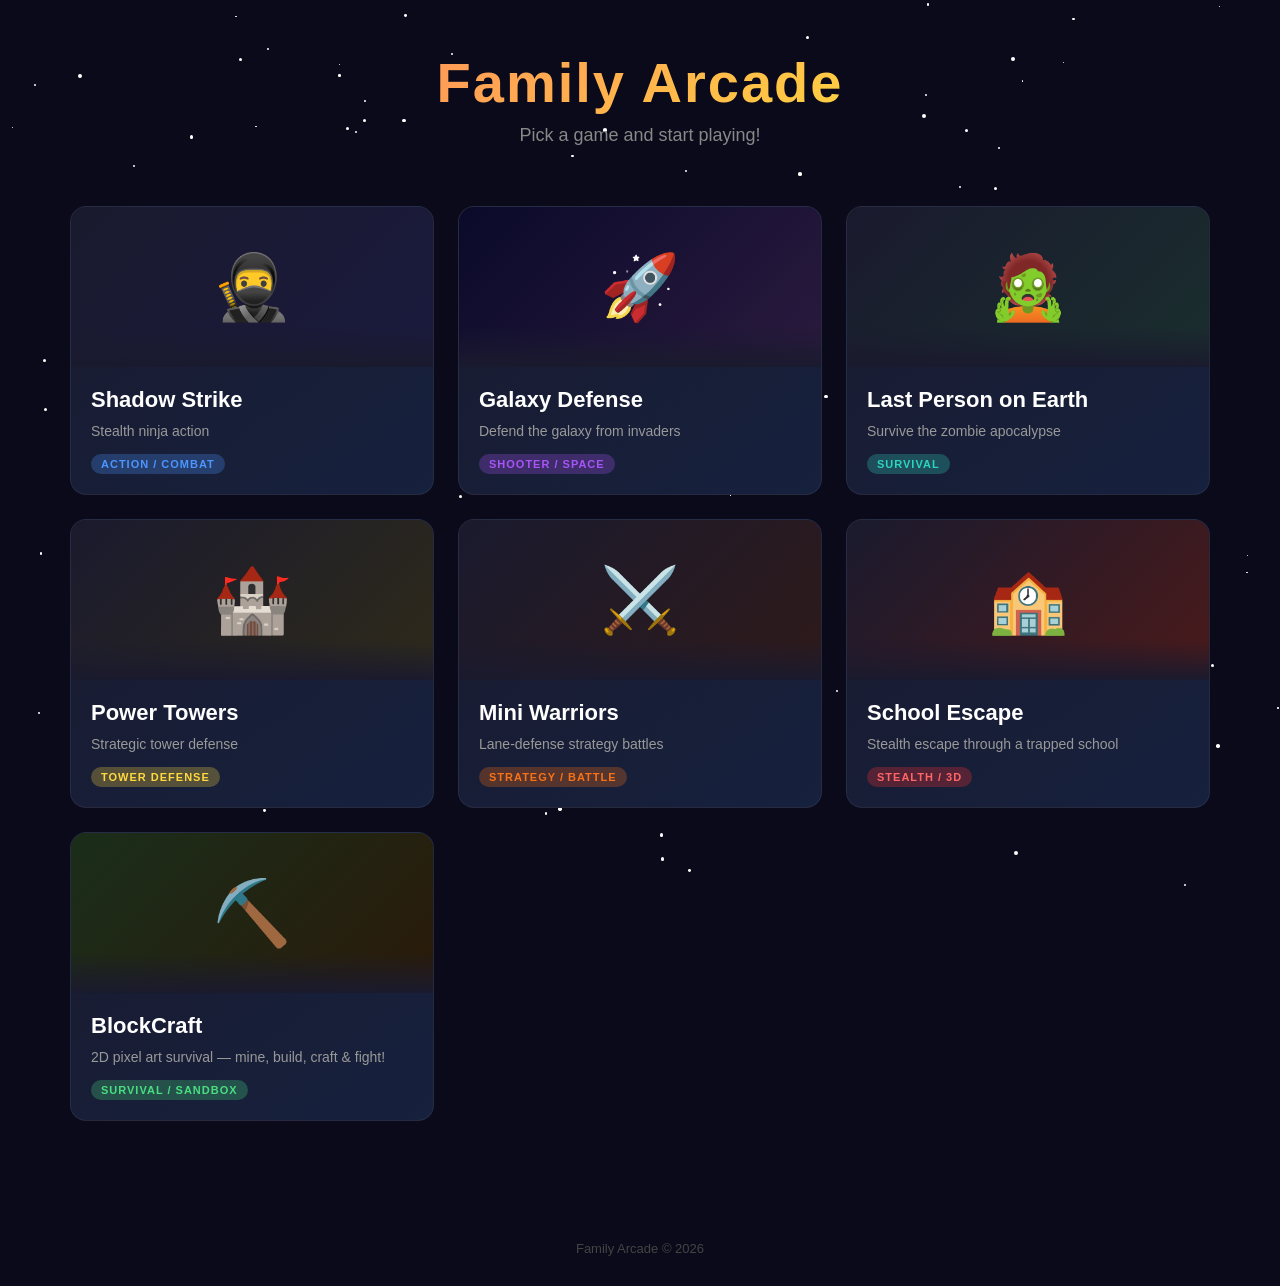
==== index.html @ 0fda80aa "Initial commit: family games site with 7 arcade games Landing page reads from games.json and renders" ====
<!DOCTYPE html>
<html lang="en">
<head>
  <meta charset="UTF-8">
  <meta name="viewport" content="width=device-width, initial-scale=1.0">
  <title>Family Arcade</title>
  <link rel="stylesheet" href="landing.css">
  <!-- Analytics: add script tag here when Umami/Plausible is chosen -->
</head>
<body>

  <div class="stars" id="stars"></div>

  <header>
    <h1>Family Arcade</h1>
    <p>Pick a game and start playing!</p>
  </header>

  <div class="games-grid" id="games-grid"></div>

  <footer>Family Arcade &copy; 2026</footer>

  <script>
    fetch('games.json')
      .then(r => r.json())
      .then(data => {
        const grid = document.getElementById('games-grid');
        data.games.forEach(game => {
          const card = document.createElement('a');
          card.href = `games/${game.slug}/`;
          card.className = `game-card card-${game.theme}`;
          card.innerHTML = `
            <div class="card-banner">${game.icon}</div>
            <div class="card-body">
              <h2>${game.title}</h2>
              <p>${game.desc}</p>
              <span class="card-tag">${game.tag}</span>
            </div>`;
          grid.appendChild(card);
        });
      });

    // Generate twinkling stars background
    const starsEl = document.getElementById('stars');
    for (let i = 0; i < 120; i++) {
      const star = document.createElement('div');
      star.className = 'star';
      const size = Math.random() * 3 + 1;
      star.style.width = size + 'px';
      star.style.height = size + 'px';
      star.style.left = Math.random() * 100 + '%';
      star.style.top = Math.random() * 100 + '%';
      star.style.setProperty('--dur', (2 + Math.random() * 4) + 's');
      star.style.animationDelay = Math.random() * 4 + 's';
      starsEl.appendChild(star);
    }
  </script>
</body>
</html>
---- landing.css ----
* { margin: 0; padding: 0; box-sizing: border-box; }

body {
  min-height: 100vh;
  background: #0a0a1a;
  font-family: 'Segoe UI', Tahoma, Geneva, Verdana, sans-serif;
  color: #fff;
  overflow-x: hidden;
}

.stars {
  position: fixed; top: 0; left: 0; width: 100%; height: 100%;
  pointer-events: none; z-index: 0;
}

.star {
  position: absolute; background: #fff; border-radius: 50%;
  animation: twinkle var(--dur) ease-in-out infinite;
}

@keyframes twinkle {
  0%, 100% { opacity: 0.2; }
  50% { opacity: 1; }
}

header {
  position: relative; z-index: 1;
  text-align: center; padding: 50px 20px 30px;
}

header h1 {
  font-size: 56px; font-weight: 900;
  background: linear-gradient(135deg, #ff6b6b, #ffd93d, #6bcb77, #4d96ff, #ff6b6b);
  background-size: 300% 300%;
  -webkit-background-clip: text;
  -webkit-text-fill-color: transparent;
  background-clip: text;
  animation: gradientShift 4s ease infinite;
  letter-spacing: 2px;
}

@keyframes gradientShift {
  0% { background-position: 0% 50%; }
  50% { background-position: 100% 50%; }
  100% { background-position: 0% 50%; }
}

header p {
  font-size: 18px; color: #888; margin-top: 10px;
}

.games-grid {
  position: relative; z-index: 1;
  display: grid;
  grid-template-columns: repeat(auto-fill, minmax(280px, 1fr));
  gap: 24px;
  max-width: 1200px;
  margin: 30px auto;
  padding: 0 30px 60px;
}

.game-card {
  background: linear-gradient(145deg, #1a1a2e, #16213e);
  border-radius: 16px;
  overflow: hidden;
  transition: transform 0.3s, box-shadow 0.3s;
  cursor: pointer;
  text-decoration: none;
  color: #fff;
  border: 1px solid #ffffff10;
}

.game-card:hover {
  transform: translateY(-8px) scale(1.02);
  box-shadow: 0 20px 40px rgba(0,0,0,0.4);
}

.card-banner {
  height: 160px;
  display: flex; align-items: center; justify-content: center;
  font-size: 64px;
  position: relative;
  overflow: hidden;
}

.card-banner::after {
  content: '';
  position: absolute; bottom: 0; left: 0; right: 0;
  height: 40px;
  background: linear-gradient(transparent, #1a1a2e);
}

.card-body {
  padding: 20px;
}

.card-body h2 {
  font-size: 22px; font-weight: 700;
  margin-bottom: 8px;
}

.card-body p {
  font-size: 14px; color: #999; line-height: 1.5;
}

.card-tag {
  display: inline-block;
  padding: 4px 10px;
  border-radius: 20px;
  font-size: 11px;
  font-weight: 600;
  margin-top: 12px;
  text-transform: uppercase;
  letter-spacing: 1px;
}

/* Individual card themes */
.card-school .card-banner { background: linear-gradient(135deg, #1a1a2e, #4a1a1a); }
.card-school .card-tag { background: #ff333344; color: #ff6666; }

.card-ninja .card-banner { background: linear-gradient(135deg, #1a1a2e, #1a1a3e); }
.card-ninja .card-tag { background: #4d96ff44; color: #4d96ff; }

.card-galaxy .card-banner { background: linear-gradient(135deg, #0a0a2a, #2a1a3e); }
.card-galaxy .card-tag { background: #a855f744; color: #a855f7; }

.card-towers .card-banner { background: linear-gradient(135deg, #1a1a2e, #2e2a1a); }
.card-towers .card-tag { background: #ffd93d44; color: #ffd93d; }

.card-earth .card-banner { background: linear-gradient(135deg, #1a1a2e, #1a2e2e); }
.card-earth .card-tag { background: #2dd4bf44; color: #2dd4bf; }

.card-warriors .card-banner { background: linear-gradient(135deg, #1a1a2e, #2e1a1a); }
.card-warriors .card-tag { background: #f9731644; color: #f97316; }

.card-blockcraft .card-banner { background: linear-gradient(135deg, #1a2e1a, #2a1a0a); }
.card-blockcraft .card-tag { background: #4ade8044; color: #4ade80; }

footer {
  position: relative; z-index: 1;
  text-align: center; padding: 30px;
  color: #444; font-size: 13px;
}
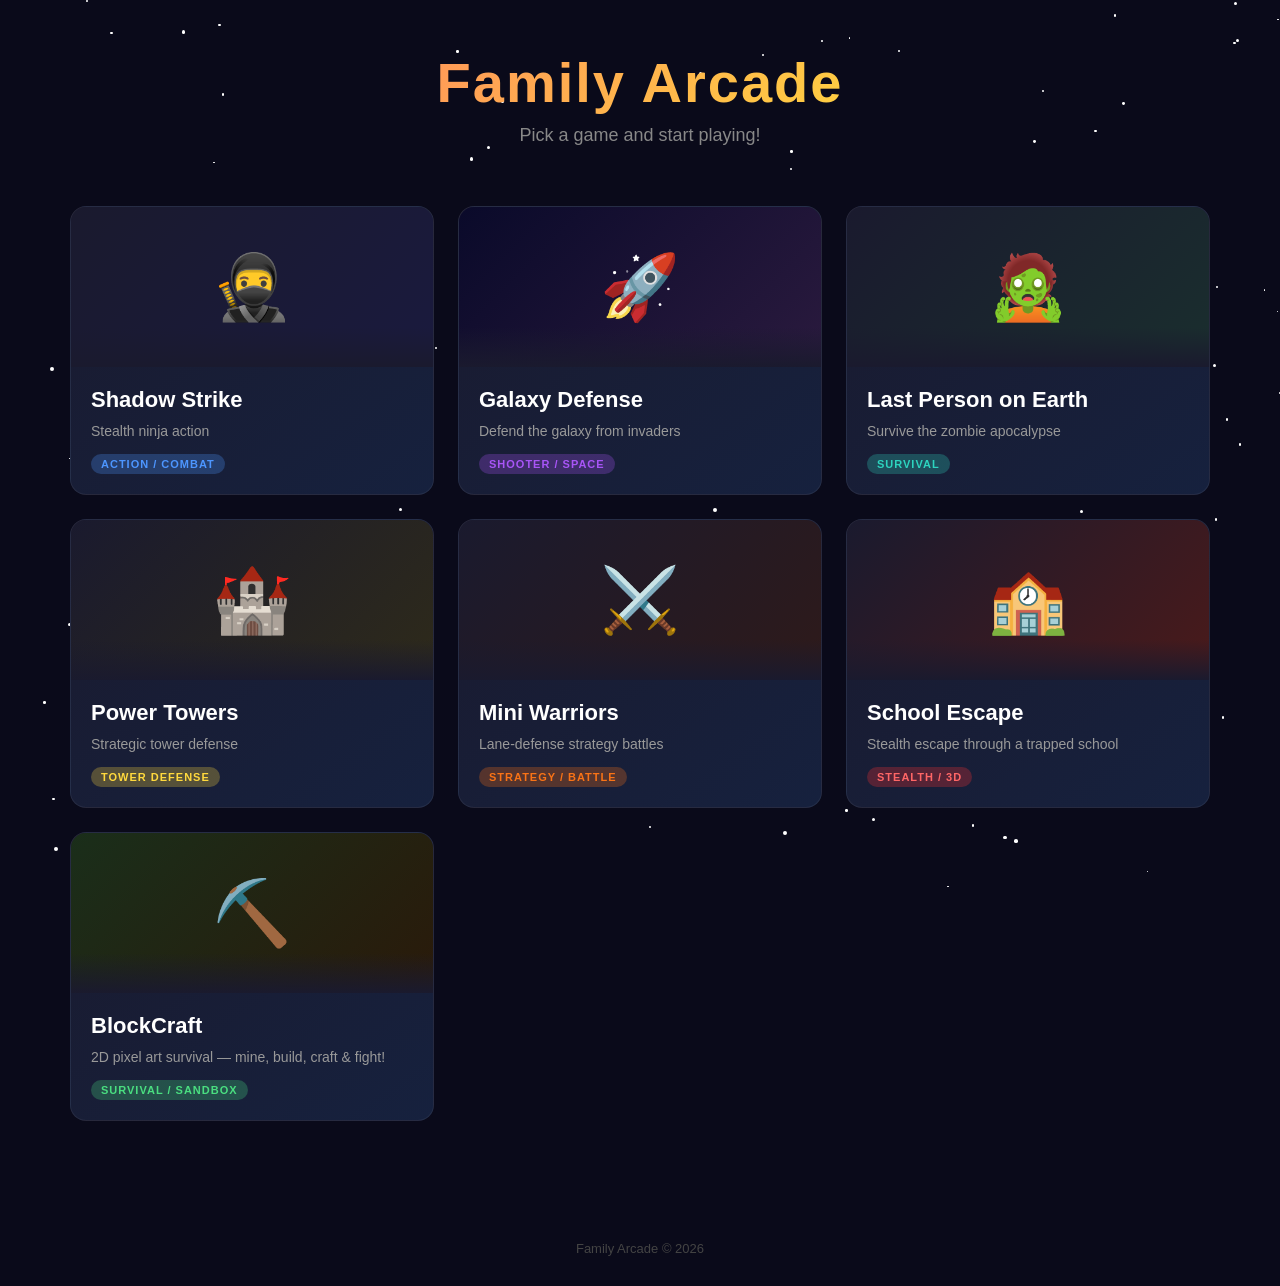
==== commit bfa40b30: "Add Cloudflare Web Analytics and update completion plan for Pages hosting Co-Authored-By: Claude Opu" ====
--- a/index.html
+++ b/index.html
@@ -5,7 +5,7 @@
   <meta name="viewport" content="width=device-width, initial-scale=1.0">
   <title>Family Arcade</title>
   <link rel="stylesheet" href="landing.css">
-  <!-- Analytics: add script tag here when Umami/Plausible is chosen -->
+  <!-- Cloudflare Web Analytics --><script defer src='https://static.cloudflareinsights.com/beacon.min.js' data-cf-beacon='{"token": "672e09089feb469fb2245b58ab48282c"}'></script><!-- End Cloudflare Web Analytics -->
 </head>
 <body>
 
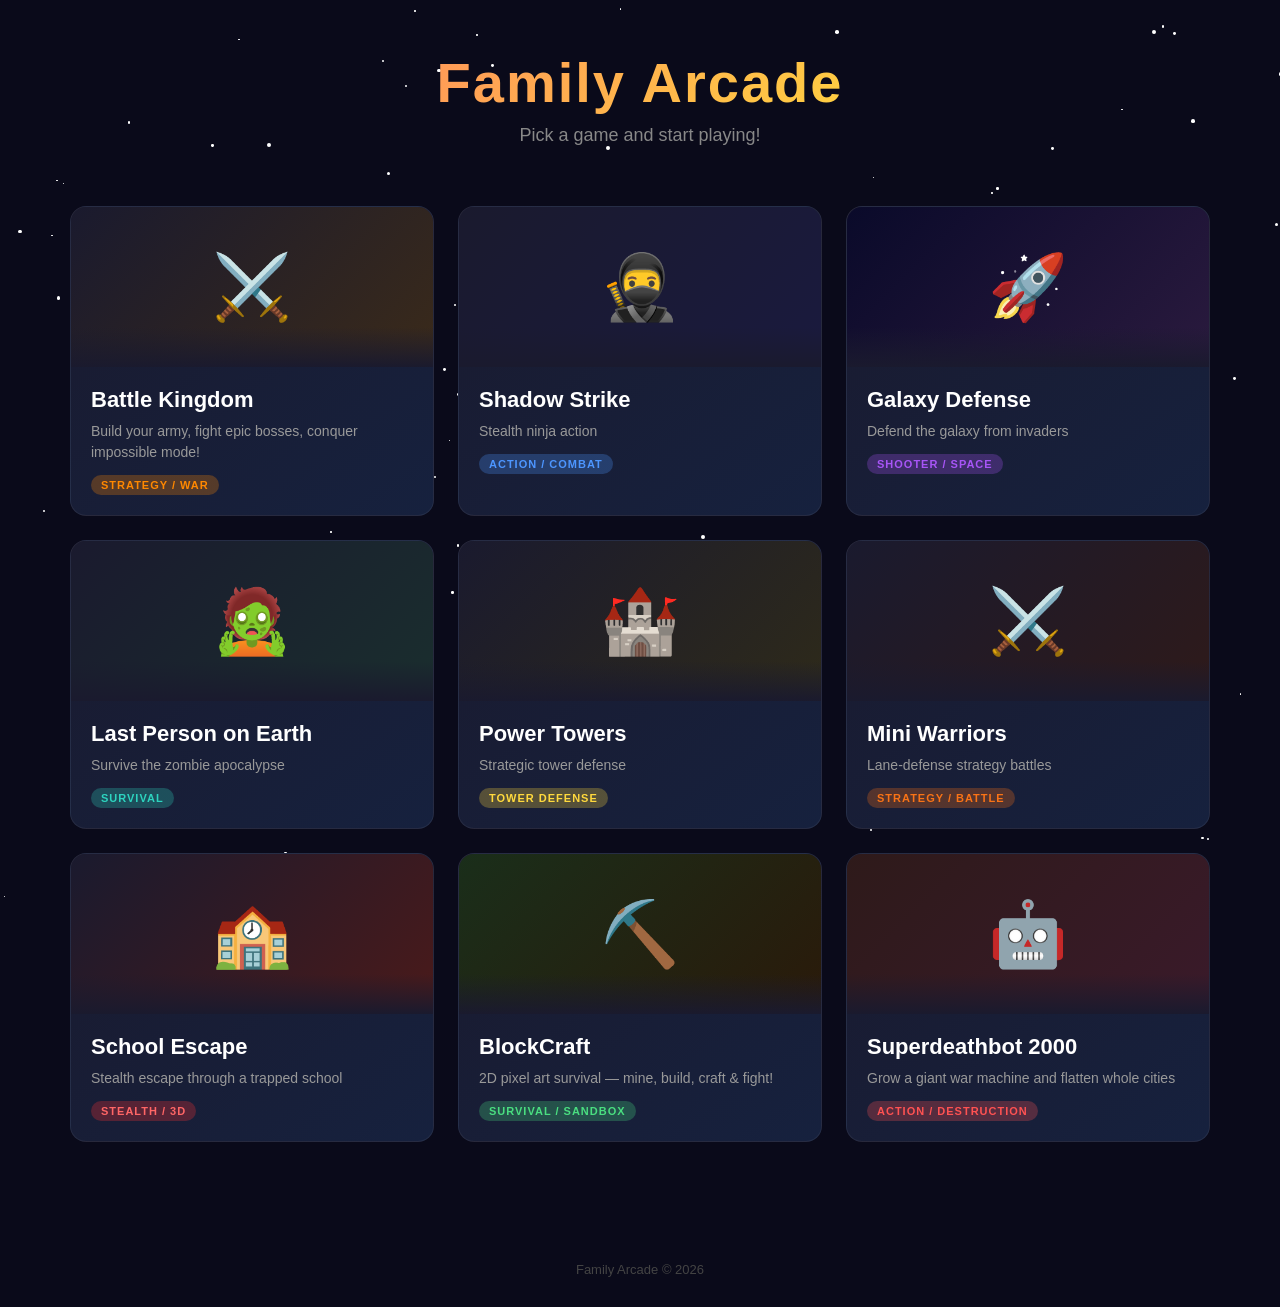
==== commit 277ab149: "Adopt family-games-site architecture: modules, homes, contract tests (host-36i.3.39) Squashed from 6" ====
--- a/index.html
+++ b/index.html
@@ -4,8 +4,8 @@
   <meta charset="UTF-8">
   <meta name="viewport" content="width=device-width, initial-scale=1.0">
   <title>Family Arcade</title>
-  <link rel="stylesheet" href="landing.css">
-  <!-- Cloudflare Web Analytics --><script defer src='https://static.cloudflareinsights.com/beacon.min.js' data-cf-beacon='{"token": "672e09089feb469fb2245b58ab48282c"}'></script><!-- End Cloudflare Web Analytics -->
+  <link rel="stylesheet" href="site/landing.css">
+  <script defer src='https://static.cloudflareinsights.com/beacon.min.js' data-cf-beacon='{"token": "672e09089feb469fb2245b58ab48282c"}'></script>
 </head>
 <body>
 
@@ -20,40 +20,6 @@
 
   <footer>Family Arcade &copy; 2026</footer>
 
-  <script>
-    fetch('games.json')
-      .then(r => r.json())
-      .then(data => {
-        const grid = document.getElementById('games-grid');
-        data.games.forEach(game => {
-          const card = document.createElement('a');
-          card.href = `games/${game.slug}/`;
-          card.className = `game-card card-${game.theme}`;
-          card.innerHTML = `
-            <div class="card-banner">${game.icon}</div>
-            <div class="card-body">
-              <h2>${game.title}</h2>
-              <p>${game.desc}</p>
-              <span class="card-tag">${game.tag}</span>
-            </div>`;
-          grid.appendChild(card);
-        });
-      });
-
-    // Generate twinkling stars background
-    const starsEl = document.getElementById('stars');
-    for (let i = 0; i < 120; i++) {
-      const star = document.createElement('div');
-      star.className = 'star';
-      const size = Math.random() * 3 + 1;
-      star.style.width = size + 'px';
-      star.style.height = size + 'px';
-      star.style.left = Math.random() * 100 + '%';
-      star.style.top = Math.random() * 100 + '%';
-      star.style.setProperty('--dur', (2 + Math.random() * 4) + 's');
-      star.style.animationDelay = Math.random() * 4 + 's';
-      starsEl.appendChild(star);
-    }
-  </script>
+  <script src="site/landing.js"></script>
 </body>
 </html>
--- a/site/landing.css
+++ b/site/landing.css
@@ -0,0 +1,147 @@
+* { margin: 0; padding: 0; box-sizing: border-box; }
+
+body {
+  min-height: 100vh;
+  background: #0a0a1a;
+  font-family: 'Segoe UI', Tahoma, Geneva, Verdana, sans-serif;
+  color: #fff;
+  overflow-x: hidden;
+}
+
+.stars {
+  position: fixed; top: 0; left: 0; width: 100%; height: 100%;
+  pointer-events: none; z-index: 0;
+}
+
+.star {
+  position: absolute; background: #fff; border-radius: 50%;
+  animation: twinkle var(--dur) ease-in-out infinite;
+}
+
+@keyframes twinkle {
+  0%, 100% { opacity: 0.2; }
+  50% { opacity: 1; }
+}
+
+header {
+  position: relative; z-index: 1;
+  text-align: center; padding: 50px 20px 30px;
+}
+
+header h1 {
+  font-size: 56px; font-weight: 900;
+  background: linear-gradient(135deg, #ff6b6b, #ffd93d, #6bcb77, #4d96ff, #ff6b6b);
+  background-size: 300% 300%;
+  -webkit-background-clip: text;
+  -webkit-text-fill-color: transparent;
+  background-clip: text;
+  animation: gradientShift 4s ease infinite;
+  letter-spacing: 2px;
+}
+
+@keyframes gradientShift {
+  0% { background-position: 0% 50%; }
+  50% { background-position: 100% 50%; }
+  100% { background-position: 0% 50%; }
+}
+
+header p {
+  font-size: 18px; color: #888; margin-top: 10px;
+}
+
+.games-grid {
+  position: relative; z-index: 1;
+  display: grid;
+  grid-template-columns: repeat(auto-fill, minmax(280px, 1fr));
+  gap: 24px;
+  max-width: 1200px;
+  margin: 30px auto;
+  padding: 0 30px 60px;
+}
+
+.game-card {
+  background: linear-gradient(145deg, #1a1a2e, #16213e);
+  border-radius: 16px;
+  overflow: hidden;
+  transition: transform 0.3s, box-shadow 0.3s;
+  cursor: pointer;
+  text-decoration: none;
+  color: #fff;
+  border: 1px solid #ffffff10;
+}
+
+.game-card:hover {
+  transform: translateY(-8px) scale(1.02);
+  box-shadow: 0 20px 40px rgba(0,0,0,0.4);
+}
+
+.card-banner {
+  height: 160px;
+  display: flex; align-items: center; justify-content: center;
+  font-size: 64px;
+  position: relative;
+  overflow: hidden;
+}
+
+.card-banner::after {
+  content: '';
+  position: absolute; bottom: 0; left: 0; right: 0;
+  height: 40px;
+  background: linear-gradient(transparent, #1a1a2e);
+}
+
+.card-body {
+  padding: 20px;
+}
+
+.card-body h2 {
+  font-size: 22px; font-weight: 700;
+  margin-bottom: 8px;
+}
+
+.card-body p {
+  font-size: 14px; color: #999; line-height: 1.5;
+}
+
+.card-tag {
+  display: inline-block;
+  padding: 4px 10px;
+  border-radius: 20px;
+  font-size: 11px;
+  font-weight: 600;
+  margin-top: 12px;
+  text-transform: uppercase;
+  letter-spacing: 1px;
+}
+
+.card-school .card-banner { background: linear-gradient(135deg, #1a1a2e, #4a1a1a); }
+.card-school .card-tag { background: #ff333344; color: #ff6666; }
+
+.card-ninja .card-banner { background: linear-gradient(135deg, #1a1a2e, #1a1a3e); }
+.card-ninja .card-tag { background: #4d96ff44; color: #4d96ff; }
+
+.card-galaxy .card-banner { background: linear-gradient(135deg, #0a0a2a, #2a1a3e); }
+.card-galaxy .card-tag { background: #a855f744; color: #a855f7; }
+
+.card-towers .card-banner { background: linear-gradient(135deg, #1a1a2e, #2e2a1a); }
+.card-towers .card-tag { background: #ffd93d44; color: #ffd93d; }
+
+.card-earth .card-banner { background: linear-gradient(135deg, #1a1a2e, #1a2e2e); }
+.card-earth .card-tag { background: #2dd4bf44; color: #2dd4bf; }
+
+.card-warriors .card-banner { background: linear-gradient(135deg, #1a1a2e, #2e1a1a); }
+.card-warriors .card-tag { background: #f9731644; color: #f97316; }
+
+.card-blockcraft .card-banner { background: linear-gradient(135deg, #1a2e1a, #2a1a0a); }
+.card-blockcraft .card-tag { background: #4ade8044; color: #4ade80; }
+
+.card-battlekingdom .card-banner { background: linear-gradient(135deg, #1a1a2e, #3a2a1a); }
+.card-battlekingdom .card-tag { background: #ff880044; color: #ff8800; }
+
+footer {
+  position: relative; z-index: 1;
+  text-align: center; padding: 30px;
+  color: #444; font-size: 13px;
+}
+.card-superdeathbot .card-banner { background: linear-gradient(135deg, #2e1a1a, #3a1a2a); }
+.card-superdeathbot .card-tag { background: #ff525244; color: #ff5252; }
